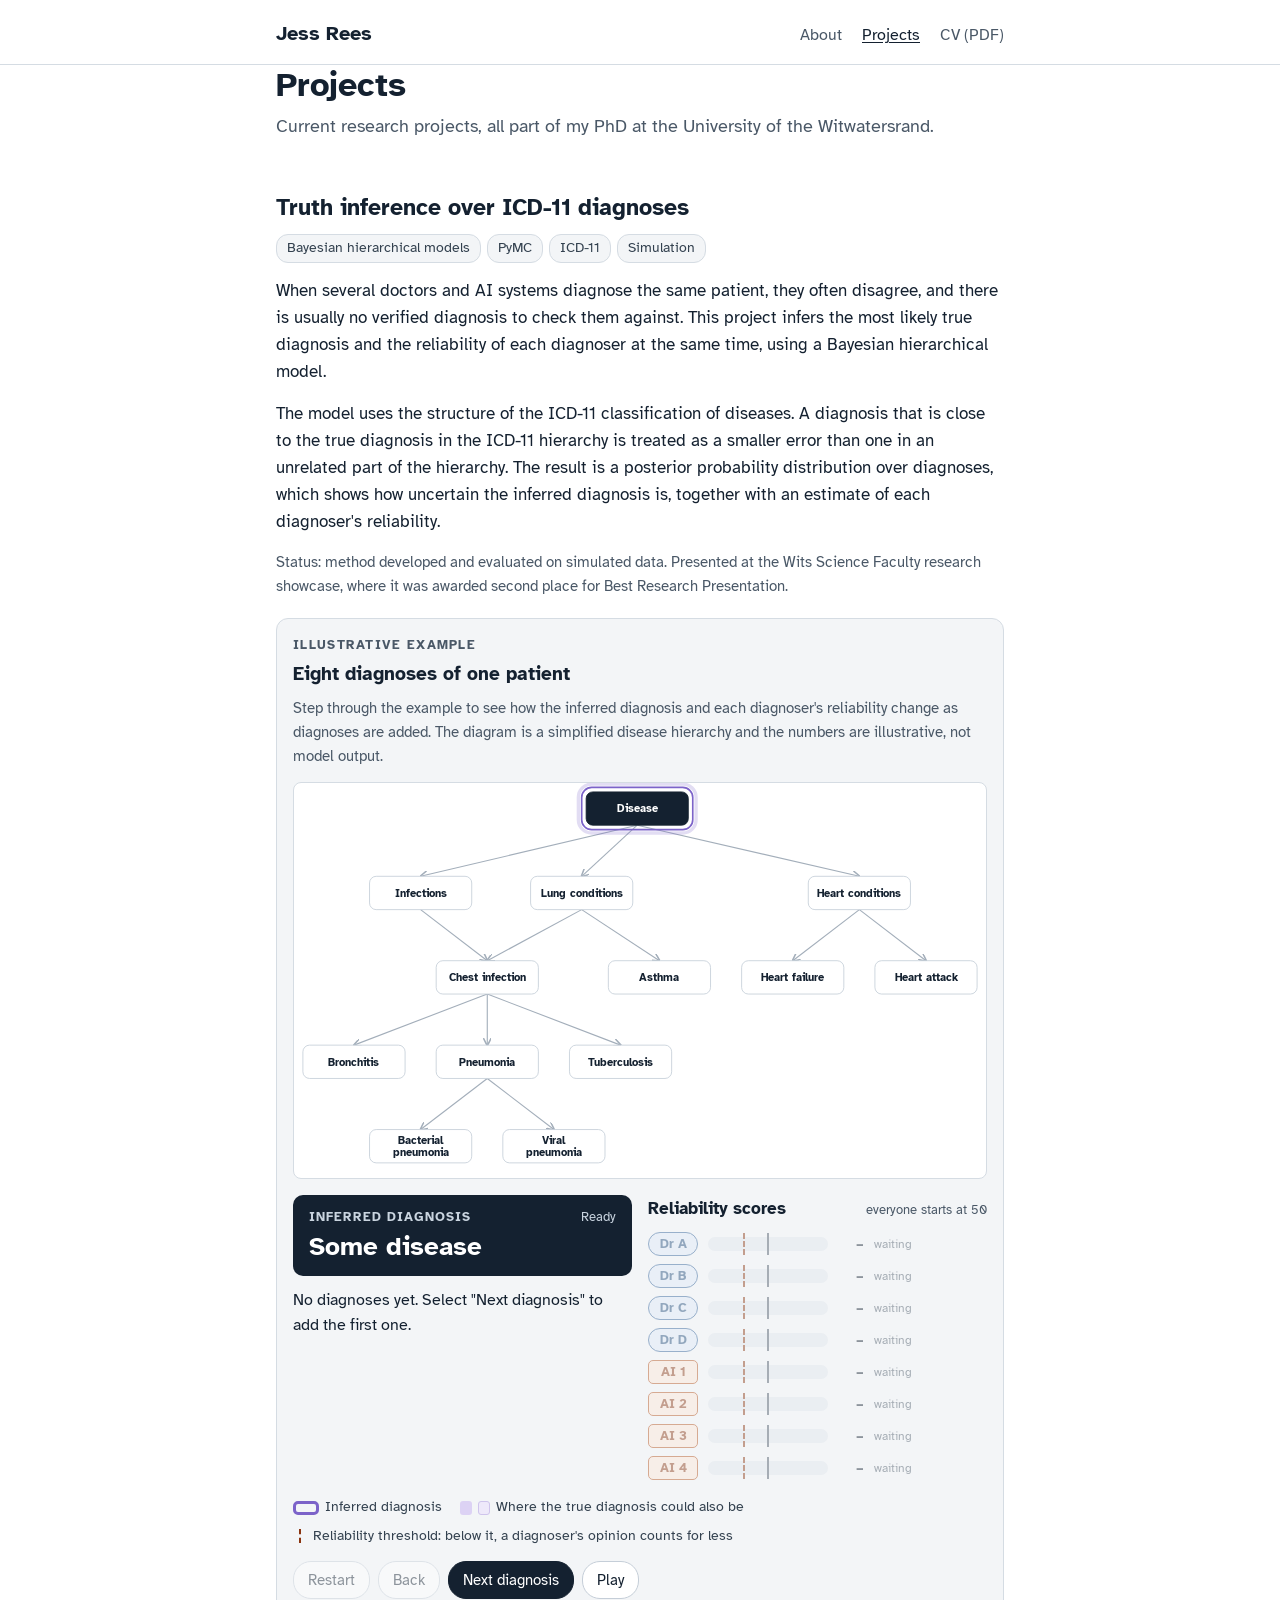
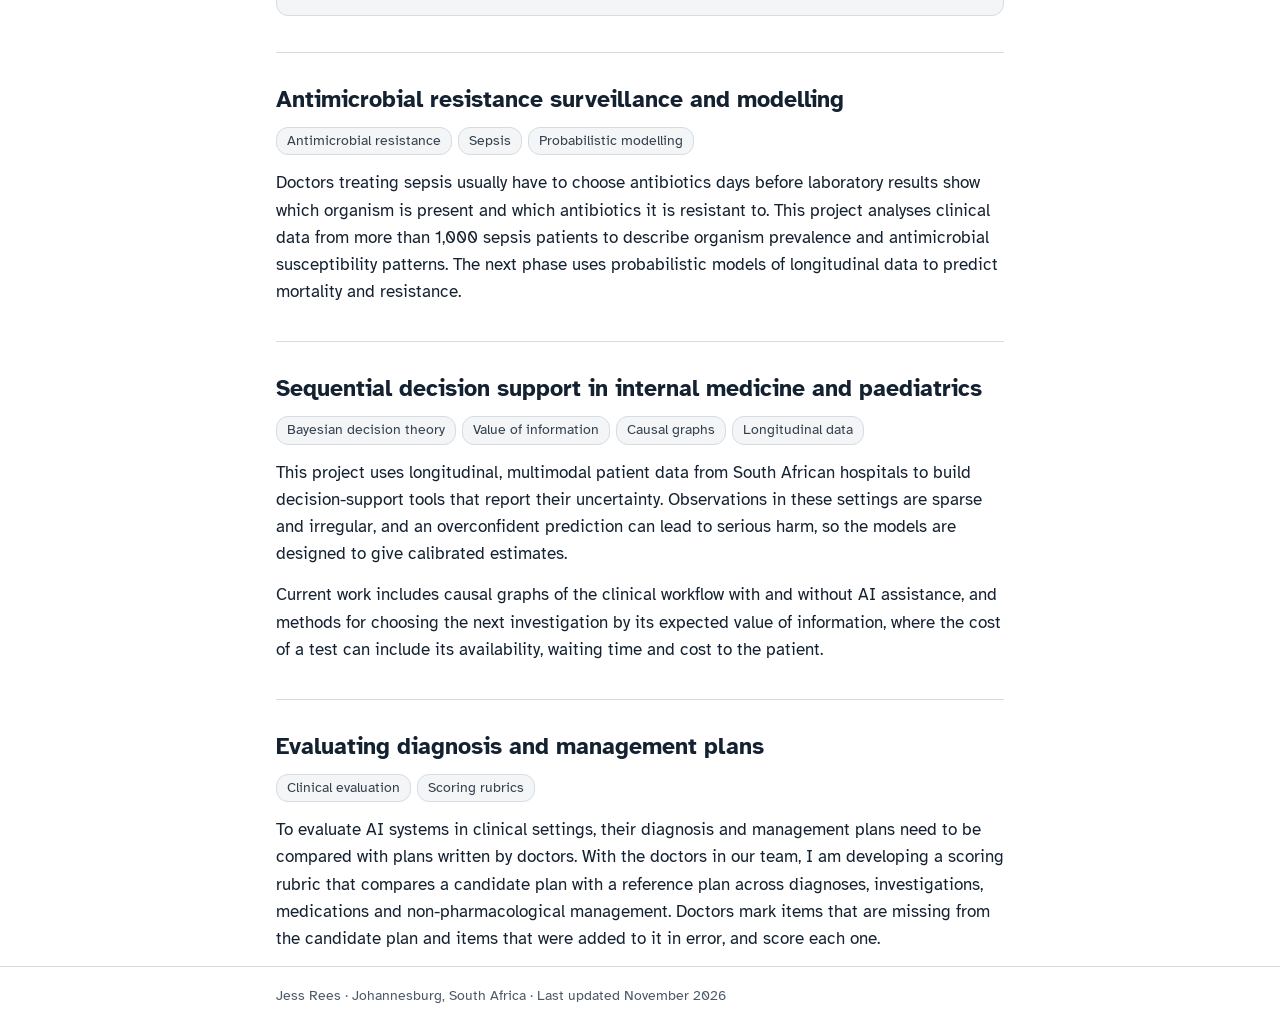
==== projects.html @ a148da03 "add website files" ====
<!doctype html>
<html lang="en">
<head>
<meta charset="utf-8">
<meta name="viewport" content="width=device-width, initial-scale=1">
<title>Projects · Jess Rees</title>
<meta name="description" content="Research projects by Jess Rees: truth inference over ICD-11 diagnoses, antimicrobial resistance, sequential clinical decision support.">
<link rel="preconnect" href="https://fonts.googleapis.com">
<link rel="preconnect" href="https://fonts.gstatic.com" crossorigin>
<link href="https://fonts.googleapis.com/css2?family=Atkinson+Hyperlegible:wght@400;700&display=swap" rel="stylesheet">
<link rel="stylesheet" href="css/style.css">
</head>
<body>

<header class="site-header">
  <div class="wrap">
    <a class="site-name" href="index.html">Jess Rees</a>
    <nav class="site-nav" aria-label="Main">
      <a href="index.html">About</a>
      <a href="projects.html" aria-current="page">Projects</a>
      <a href="cv/Jess-Rees-CV.pdf">CV (PDF)</a>
    </nav>
  </div>
</header>

<main class="wrap">

  <h1>Projects</h1>
  <p class="subtitle">Current research projects, all part of my PhD at the University of the Witwatersrand.</p>

  <section class="project" id="truth-inference">
    <h2>Truth inference over ICD-11 diagnoses</h2>
    <ul class="tags"><li>Bayesian hierarchical models</li><li>PyMC</li><li>ICD-11</li><li>Simulation</li></ul>
    <p>When several doctors and AI systems diagnose the same patient, they often disagree, and there is usually no verified diagnosis to check them against. This project infers the most likely true diagnosis and the reliability of each diagnoser at the same time, using a Bayesian hierarchical model.</p>
    <p>The model uses the structure of the ICD-11 classification of diseases. A diagnosis that is close to the true diagnosis in the ICD-11 hierarchy is treated as a smaller error than one in an unrelated part of the hierarchy. The result is a posterior probability distribution over diagnoses, which shows how uncertain the inferred diagnosis is, together with an estimate of each diagnoser's reliability.</p>
    <p class="status">Status: method developed and evaluated on simulated data. Presented at the Wits Science Faculty research showcase, where it was awarded second place for Best Research Presentation.</p>

    <figure class="demo" id="ti-demo" aria-label="Illustrative example of truth inference">
      <div class="demo-head">ILLUSTRATIVE EXAMPLE</div>
      <div class="demo-title">Eight diagnoses of one patient</div>
      <p class="note" style="margin-top:-6px">Step through the example to see how the inferred diagnosis and each diagnoser's reliability change as diagnoses are added. The diagram is a simplified disease hierarchy and the numbers are illustrative, not model output.</p>
      <div class="demo-body">
        <div class="demo-graph" id="ti-graph"></div>
        <div class="demo-side">
          <div>
            <div class="best">
              <div class="label"><span>INFERRED DIAGNOSIS</span><span id="ti-step">Ready</span></div>
              <div class="value" id="ti-best">Some disease</div>
            </div>
            <p class="caption" id="ti-caption" aria-live="polite"></p>
          </div>
          <div>
            <div class="rel-head"><strong>Reliability scores</strong><span>everyone starts at 50</span></div>
            <div id="ti-rows"></div>
          </div>
        </div>
      </div>
      <div class="legend">
        <span><i class="sw-ring"></i>Inferred diagnosis</span>
        <span><i class="sw-t2"></i><i class="sw-t1"></i>Where the true diagnosis could also be</span>
        <span><i class="sw-thr"></i>Reliability threshold: below it, a diagnoser's opinion counts for less</span>
      </div>
      <div class="controls">
        <button type="button" id="ti-restart">Restart</button>
        <button type="button" id="ti-back">Back</button>
        <button type="button" id="ti-next" class="primary">Next diagnosis</button>
        <button type="button" id="ti-play">Play</button>
      </div>
    </figure>
  </section>

  <section class="project" id="amr">
    <h2>Antimicrobial resistance surveillance and modelling</h2>
    <ul class="tags"><li>Antimicrobial resistance</li><li>Sepsis</li><li>Probabilistic modelling</li></ul>
    <p>Doctors treating sepsis usually have to choose antibiotics days before laboratory results show which organism is present and which antibiotics it is resistant to. This project analyses clinical data from more than 1,000 sepsis patients to describe organism prevalence and antimicrobial susceptibility patterns. The next phase uses probabilistic models of longitudinal data to predict mortality and resistance.</p>
  </section>

  <section class="project" id="decision-support">
    <h2>Sequential decision support in internal medicine and paediatrics</h2>
    <ul class="tags"><li>Bayesian decision theory</li><li>Value of information</li><li>Causal graphs</li><li>Longitudinal data</li></ul>
    <p>This project uses longitudinal, multimodal patient data from South African hospitals to build decision-support tools that report their uncertainty. Observations in these settings are sparse and irregular, and an overconfident prediction can lead to serious harm, so the models are designed to give calibrated estimates.</p>
    <p>Current work includes causal graphs of the clinical workflow with and without AI assistance, and methods for choosing the next investigation by its expected value of information, where the cost of a test can include its availability, waiting time and cost to the patient.</p>
  </section>

  <section class="project" id="plan-evaluation">
    <h2>Evaluating diagnosis and management plans</h2>
    <ul class="tags"><li>Clinical evaluation</li><li>Scoring rubrics</li></ul>
    <p>To evaluate AI systems in clinical settings, their diagnosis and management plans need to be compared with plans written by doctors. With the doctors in our team, I am developing a scoring rubric that compares a candidate plan with a reference plan across diagnoses, investigations, medications and non-pharmacological management. Doctors mark items that are missing from the candidate plan and items that were added to it in error, and score each one.</p>
  </section>

</main>

<footer class="site-footer">
  <div class="wrap">Jess Rees · Johannesburg, South Africa · Last updated November 2026</div>
</footer>

<script src="js/truth-inference-example.js"></script>
</body>
</html>
---- css/style.css ----
:root {
  --ink: #142130;
  --ink-2: #33414F;
  --muted: #4A5867;
  --line: #D5DCE3;
  --bg: #FFFFFF;
  --bg-soft: #F3F5F7;
  --link: #2B5D96;
  --link-hover: #142130;
  --accent: #7C63C9;
  --max: 760px;
}

* { box-sizing: border-box; }

html { -webkit-text-size-adjust: 100%; }

body {
  margin: 0;
  background: var(--bg);
  color: var(--ink);
  font-family: 'Atkinson Hyperlegible', -apple-system, 'Segoe UI', Roboto, Helvetica, Arial, sans-serif;
  font-size: 17px;
  line-height: 1.6;
}

a { color: var(--link); text-underline-offset: 2px; }
a:hover { color: var(--link-hover); }
a:focus-visible, button:focus-visible { outline: 3px solid var(--accent); outline-offset: 2px; }

.wrap { max-width: var(--max); margin: 0 auto; padding: 0 16px; }

/* Header */
.site-header { border-bottom: 1px solid var(--line); }
.site-header .wrap {
  display: flex; flex-wrap: wrap; align-items: baseline; justify-content: space-between;
  gap: 8px 24px; padding-top: 18px; padding-bottom: 14px;
}
.site-name { font-weight: 700; font-size: 20px; color: var(--ink); text-decoration: none; }
.site-nav { display: flex; flex-wrap: wrap; gap: 4px 20px; font-size: 16px; }
.site-nav a { text-decoration: none; color: var(--muted); }
.site-nav a:hover, .site-nav a[aria-current="page"] { color: var(--ink); text-decoration: underline; }

main { padding: 36px 0 56px; }

h1 { font-size: 34px; line-height: 1.2; margin: 0 0 6px; }
h2 { font-size: 23px; line-height: 1.3; margin: 44px 0 12px; padding-top: 4px; }
h3 { font-size: 19px; line-height: 1.35; margin: 28px 0 6px; }
p { margin: 0 0 14px; }

.subtitle { color: var(--muted); margin: 0 0 20px; font-size: 18px; }

/* Intro with photo */
.intro { display: flex; gap: 28px; align-items: flex-start; }
.photo {
  flex-shrink: 0; width: 168px; height: 168px; border-radius: 50%;
  overflow: hidden; background: var(--bg-soft); border: 1px solid var(--line);
  display: flex; align-items: center; justify-content: center;
}
.photo img { width: 100%; height: 100%; object-fit: cover; display: block; }
.photo .initials { font-size: 44px; font-weight: 700; color: var(--muted); }
.intro-text { min-width: 0; }

.links { display: flex; flex-wrap: wrap; gap: 6px 18px; margin: 4px 0 18px; padding: 0; list-style: none; font-size: 16px; }

@media (max-width: 600px) {
  .intro { flex-direction: column; gap: 16px; }
  .photo { width: 128px; height: 128px; }
  h1 { font-size: 28px; }
}

/* Lists */
ol, ul { padding-left: 22px; margin: 0 0 14px; }
li { margin-bottom: 6px; }

.entries { list-style: none; padding: 0; margin: 0; }
.entries li { display: grid; grid-template-columns: 108px 1fr; gap: 4px 16px; margin-bottom: 12px; }
.entries .when { color: var(--muted); font-size: 15px; padding-top: 2px; }
.entries .what strong { font-weight: 700; }
.entries .what span { display: block; color: var(--ink-2); font-size: 16px; }
@media (max-width: 600px) {
  .entries li { grid-template-columns: 1fr; gap: 0; }
}

.note { color: var(--muted); font-size: 15px; }

/* Projects */
.project { border-top: 1px solid var(--line); padding-top: 4px; margin-top: 36px; }
.project:first-of-type { border-top: 0; margin-top: 8px; }
.project h2 { margin-top: 24px; }
.tags { display: flex; flex-wrap: wrap; gap: 6px; margin: 0 0 14px; padding: 0; list-style: none; }
.tags li { margin: 0; font-size: 14px; padding: 2px 10px; border-radius: 12px; background: var(--bg-soft); border: 1px solid var(--line); color: var(--ink-2); }
.status { font-size: 15px; color: var(--muted); }

/* Truth inference example */
.demo { margin: 20px 0 8px; border: 1px solid var(--line); border-radius: 12px; background: var(--bg-soft); padding: 16px; }
.demo-head { font-size: 13px; letter-spacing: 0.1em; font-weight: 700; color: var(--muted); margin-bottom: 4px; }
.demo-title { font-size: 19px; font-weight: 700; margin-bottom: 12px; }
.demo-body { display: grid; grid-template-columns: 1fr; gap: 16px; }
.demo-graph { overflow-x: auto; -webkit-overflow-scrolling: touch; background: #FFFFFF; border: 1px solid var(--line); border-radius: 8px; }
.demo-graph svg { display: block; width: 100%; min-width: 560px; height: auto; }
.demo-graph svg text { font-family: 'Atkinson Hyperlegible', sans-serif; }

.demo-side { display: grid; grid-template-columns: 1fr 1fr; gap: 16px; }
@media (max-width: 640px) { .demo-side { grid-template-columns: 1fr; } }

.best { background: var(--ink); color: #FFFFFF; border-radius: 10px; padding: 12px 16px; }
.best .label { display: flex; justify-content: space-between; font-size: 13px; color: #C9D4DF; letter-spacing: 0.08em; font-weight: 700; }
.best .label span:last-child { letter-spacing: 0; font-weight: 400; }
.best .value { font-size: 26px; font-weight: 700; line-height: 1.3; margin-top: 2px; }
.caption { margin-top: 12px; font-size: 16px; min-height: 5.2em; }

.rel-head { display: flex; justify-content: space-between; align-items: baseline; margin-bottom: 6px; }
.rel-head strong { font-size: 17px; }
.rel-head span { font-size: 13px; color: var(--muted); }
.rel-row { display: flex; align-items: center; gap: 10px; height: 32px; transition: opacity 300ms; }
.badge { width: 50px; height: 24px; flex-shrink: 0; display: inline-flex; align-items: center; justify-content: center; font-size: 13px; font-weight: 700; border: 1.5px solid; }
.badge.doc { background: #DDE9F7; border-color: #2B5D96; color: #1F4A7A; border-radius: 12px; }
.badge.ai { background: #FCE6D6; border-color: #B4501A; color: #8A3510; border-radius: 5px; }
.meter { position: relative; width: 120px; height: 14px; flex-shrink: 0; background: #E1E6EC; border-radius: 7px; }
.meter .fill { position: absolute; top: 0; height: 14px; border-radius: 7px; transition: left 400ms, width 400ms, background 400ms; }
.meter .mid { position: absolute; left: 59px; top: -4px; width: 2px; height: 22px; background: var(--muted); }
.meter .thr { position: absolute; left: 35px; top: -4px; height: 22px; border-left: 2px dashed #8A3510; }
.rel-num { width: 26px; text-align: right; font-weight: 700; font-size: 15px; flex-shrink: 0; }
.flag { font-size: 12px; font-weight: 700; padding: 1px 7px; border: 2px dashed var(--ink); border-radius: 10px; white-space: nowrap; }
.wait { font-size: 12px; color: var(--muted); }

.legend { display: flex; flex-wrap: wrap; gap: 6px 18px; margin-top: 12px; font-size: 14px; color: var(--ink-2); }
.legend span { display: inline-flex; align-items: center; gap: 6px; }
.sw-ring { width: 26px; height: 14px; border: 3px solid var(--accent); border-radius: 5px; }
.sw-t2 { width: 12px; height: 14px; background: #DCD2F4; border-radius: 3px; }
.sw-t1 { width: 12px; height: 14px; background: #EEE9FA; border: 1px solid #CFC4EC; border-radius: 3px; }
.sw-thr { height: 14px; border-left: 2px dashed #8A3510; margin: 0 6px; }

.controls { display: flex; flex-wrap: wrap; gap: 8px; margin-top: 14px; }
.controls button {
  font: inherit; font-size: 15px; padding: 6px 14px; border-radius: 18px;
  border: 1.5px solid #C5CED8; background: #FFFFFF; color: var(--ink); cursor: pointer;
}
.controls button:hover { border-color: var(--ink); }
.controls button[disabled] { opacity: 0.45; cursor: default; }
.controls button.primary { background: var(--ink); color: #FFFFFF; border-color: var(--ink); }

/* Footer */
.site-footer { border-top: 1px solid var(--line); color: var(--muted); font-size: 14px; }
.site-footer .wrap { padding-top: 18px; padding-bottom: 28px; }
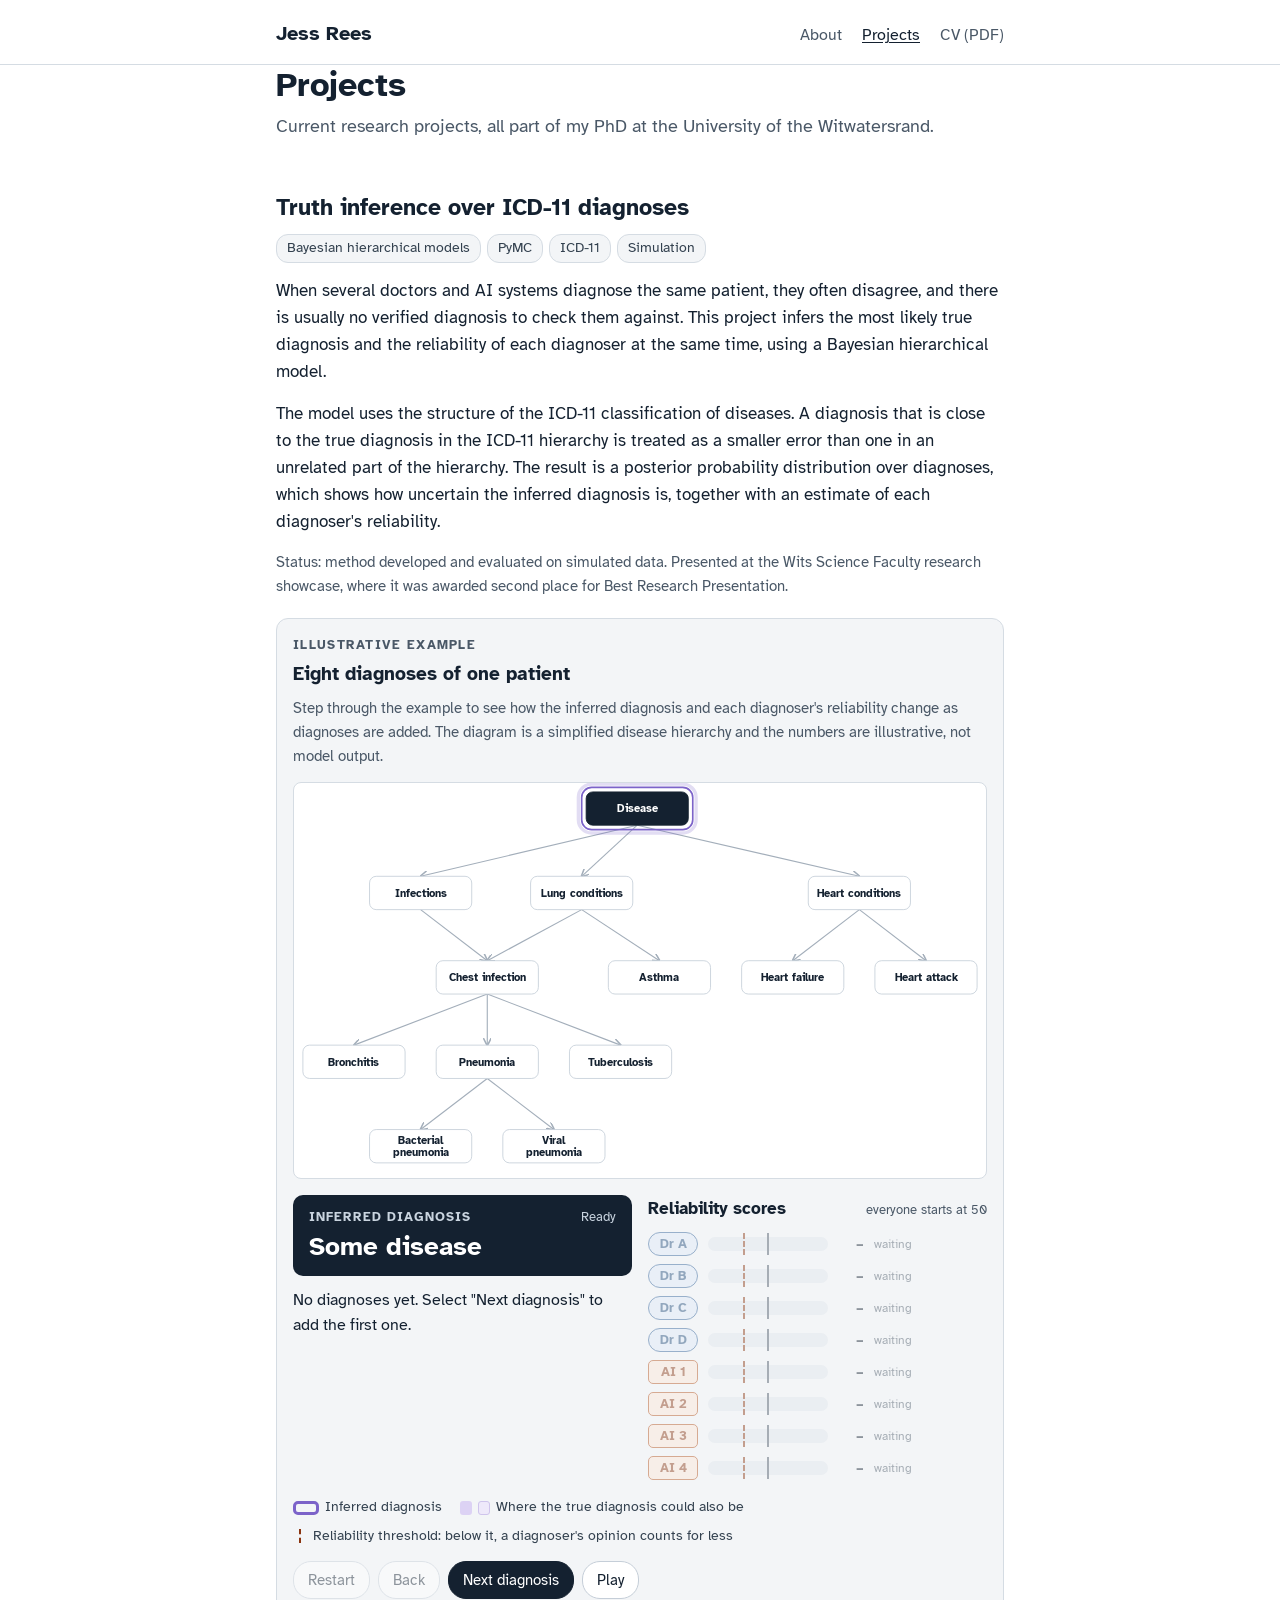
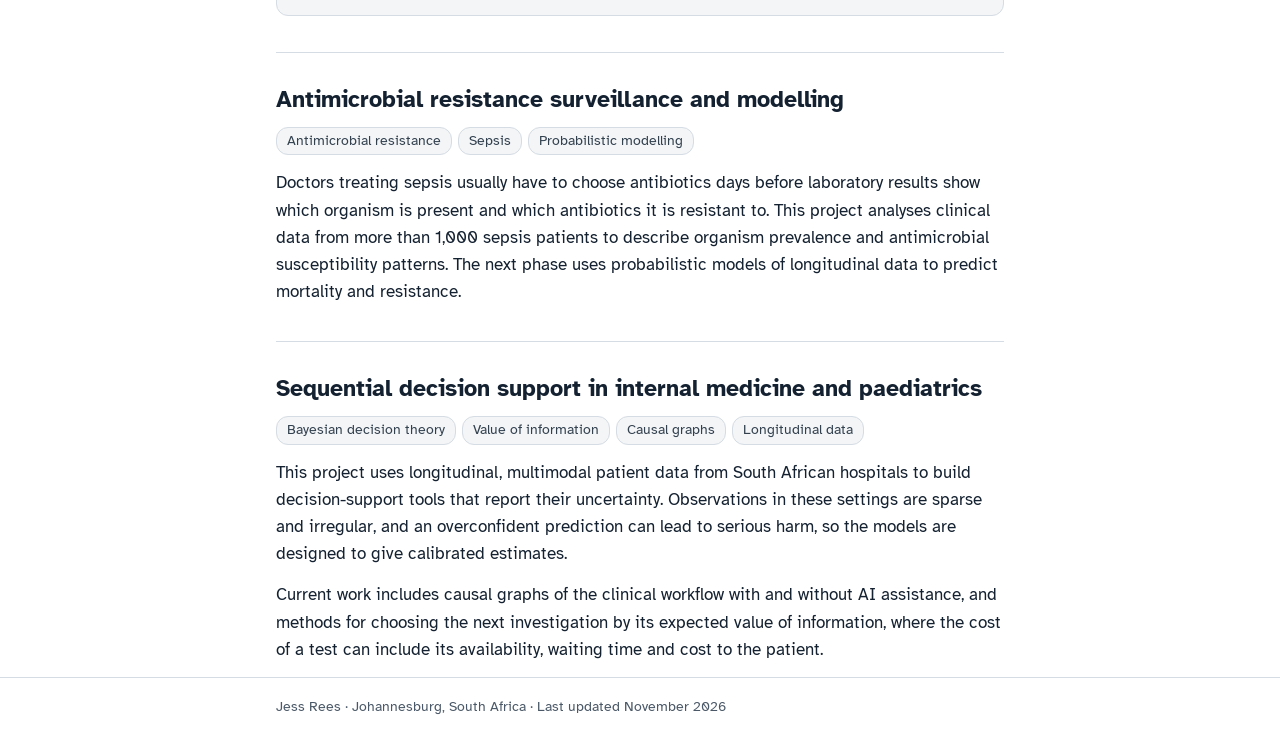
==== commit e7a43350: "remove M&E" ====
--- a/projects.html
+++ b/projects.html
@@ -82,11 +82,13 @@
     <p>Current work includes causal graphs of the clinical workflow with and without AI assistance, and methods for choosing the next investigation by its expected value of information, where the cost of a test can include its availability, waiting time and cost to the patient.</p>
   </section>
 
+  <!--
   <section class="project" id="plan-evaluation">
     <h2>Evaluating diagnosis and management plans</h2>
     <ul class="tags"><li>Clinical evaluation</li><li>Scoring rubrics</li></ul>
     <p>To evaluate AI systems in clinical settings, their diagnosis and management plans need to be compared with plans written by doctors. With the doctors in our team, I am developing a scoring rubric that compares a candidate plan with a reference plan across diagnoses, investigations, medications and non-pharmacological management. Doctors mark items that are missing from the candidate plan and items that were added to it in error, and score each one.</p>
   </section>
+  -->
 
 </main>
 
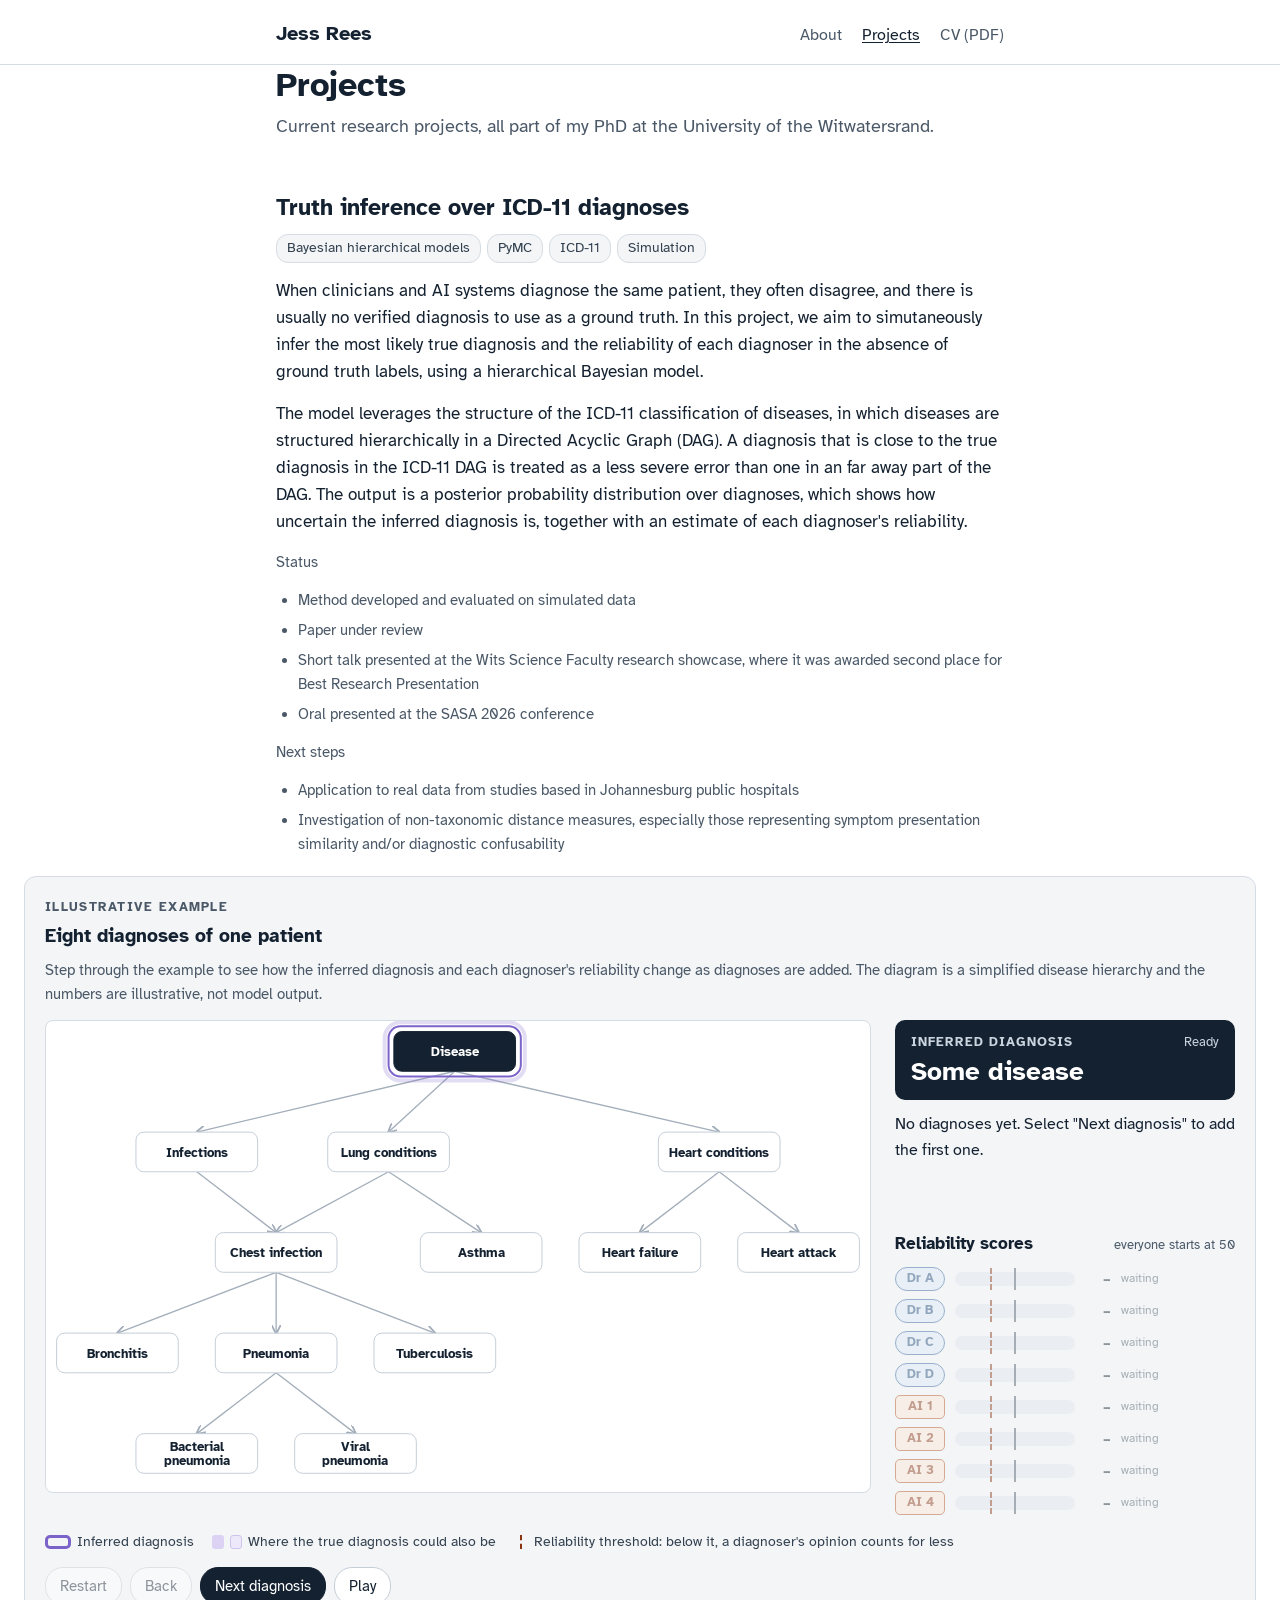
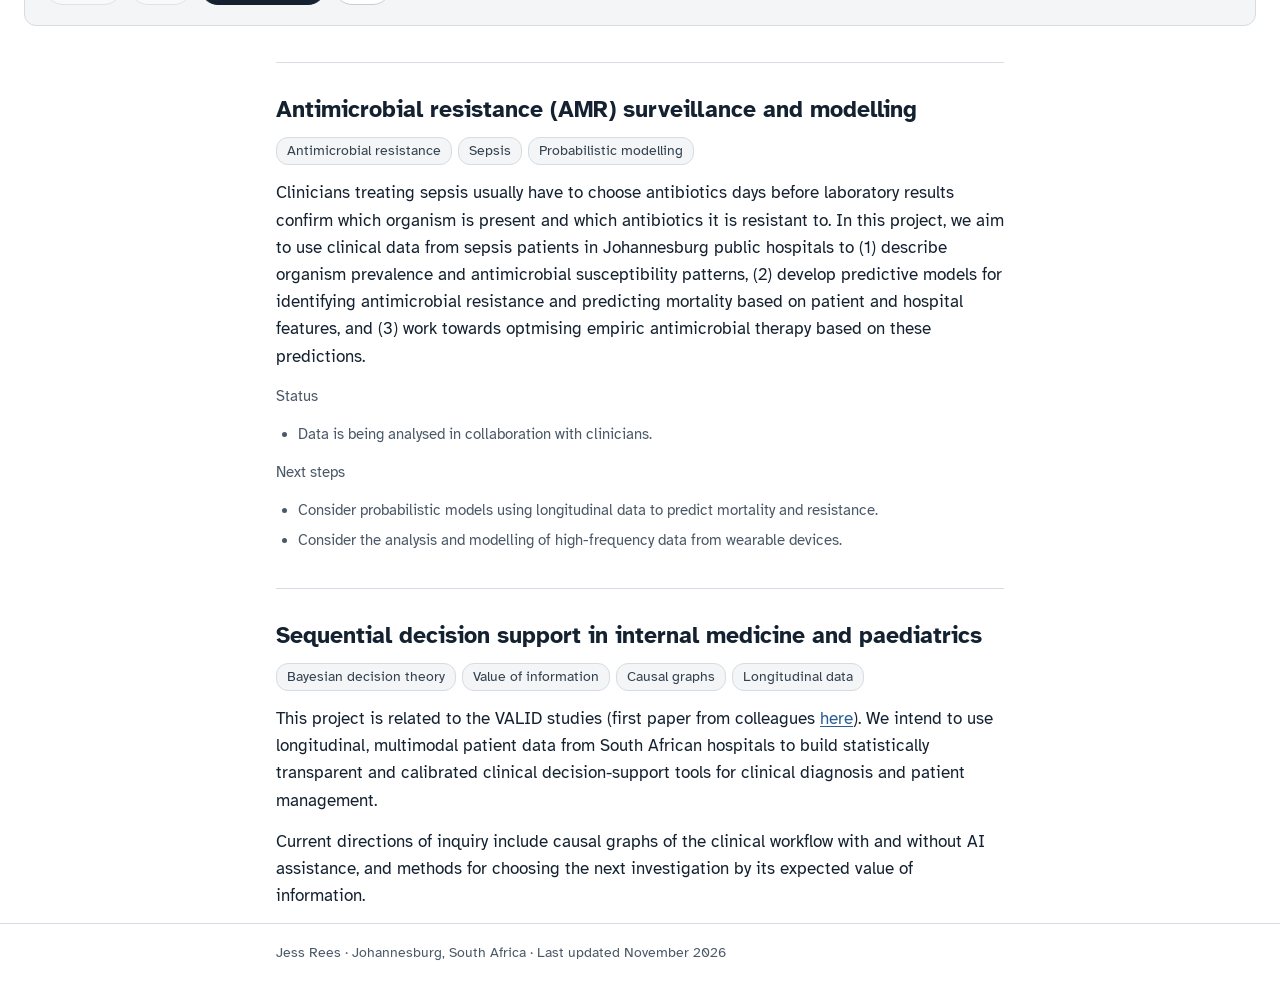
==== commit b7bf611d: "update projects" ====
--- a/projects.html
+++ b/projects.html
@@ -31,9 +31,22 @@
   <section class="project" id="truth-inference">
     <h2>Truth inference over ICD-11 diagnoses</h2>
     <ul class="tags"><li>Bayesian hierarchical models</li><li>PyMC</li><li>ICD-11</li><li>Simulation</li></ul>
-    <p>When several doctors and AI systems diagnose the same patient, they often disagree, and there is usually no verified diagnosis to check them against. This project infers the most likely true diagnosis and the reliability of each diagnoser at the same time, using a Bayesian hierarchical model.</p>
-    <p>The model uses the structure of the ICD-11 classification of diseases. A diagnosis that is close to the true diagnosis in the ICD-11 hierarchy is treated as a smaller error than one in an unrelated part of the hierarchy. The result is a posterior probability distribution over diagnoses, which shows how uncertain the inferred diagnosis is, together with an estimate of each diagnoser's reliability.</p>
-    <p class="status">Status: method developed and evaluated on simulated data. Presented at the Wits Science Faculty research showcase, where it was awarded second place for Best Research Presentation.</p>
+    <p>When clinicians and AI systems diagnose the same patient, they often disagree, and there is usually no verified diagnosis to use as a ground truth. In this project, we aim to simutaneously infer the most likely true diagnosis and the reliability of each diagnoser in the absence of ground truth labels, using a hierarchical Bayesian model.</p>
+    <p>The model leverages the structure of the ICD-11 classification of diseases, in which diseases are structured hierarchically in a Directed Acyclic Graph (DAG). A diagnosis that is close to the true diagnosis in the ICD-11 DAG is treated as a less severe error than one in an far away part of the DAG. The output is a posterior probability distribution over diagnoses, which shows how uncertain the inferred diagnosis is, together with an estimate of each diagnoser's reliability.</p>
+    <div class="status">
+      <p class="status-head">Status</p>
+      <ul>
+        <li>Method developed and evaluated on simulated data</li>
+        <li>Paper under review</li>
+        <li>Short talk presented at the Wits Science Faculty research showcase, where it was awarded second place for Best Research Presentation</li>
+        <li>Oral presented at the SASA 2026 conference</li>
+      </ul>
+      <p class="status-head">Next steps</p>
+      <ul>
+        <li>Application to real data from studies based in Johannesburg public hospitals</li>
+        <li>Investigation of non-taxonomic distance measures, especially those representing symptom presentation similarity and/or diagnostic confusability</li>
+      </ul>
+    </div>
 
     <figure class="demo" id="ti-demo" aria-label="Illustrative example of truth inference">
       <div class="demo-head">ILLUSTRATIVE EXAMPLE</div>
@@ -70,16 +83,29 @@
   </section>
 
   <section class="project" id="amr">
-    <h2>Antimicrobial resistance surveillance and modelling</h2>
+    <h2>Antimicrobial resistance (AMR) surveillance and modelling</h2>
     <ul class="tags"><li>Antimicrobial resistance</li><li>Sepsis</li><li>Probabilistic modelling</li></ul>
-    <p>Doctors treating sepsis usually have to choose antibiotics days before laboratory results show which organism is present and which antibiotics it is resistant to. This project analyses clinical data from more than 1,000 sepsis patients to describe organism prevalence and antimicrobial susceptibility patterns. The next phase uses probabilistic models of longitudinal data to predict mortality and resistance.</p>
+    <p>Clinicians treating sepsis usually have to choose antibiotics days before laboratory results confirm which organism is present and which antibiotics it is resistant to. In this project, we aim to use clinical data from sepsis patients in Johannesburg public hospitals to (1) describe organism prevalence and antimicrobial susceptibility patterns, (2) develop predictive models for identifying antimicrobial resistance and predicting mortality based on patient and hospital features, and (3) work towards optmising empiric antimicrobial therapy based on these predictions.</p>
+    <div class="status">
+      <p class="status-head">Status</p>
+      <ul>
+        <li>Data is being analysed in collaboration with clinicians.</li>
+      </ul>
+      <p class="status-head">Next steps</p>
+      <ul>
+        <li>Consider probabilistic models using longitudinal data to predict mortality and resistance.</li>
+        <li>Consider the analysis and modelling of high-frequency data from wearable devices.</li>
+      </ul>
+    </div>
+
+
   </section>
 
   <section class="project" id="decision-support">
     <h2>Sequential decision support in internal medicine and paediatrics</h2>
     <ul class="tags"><li>Bayesian decision theory</li><li>Value of information</li><li>Causal graphs</li><li>Longitudinal data</li></ul>
-    <p>This project uses longitudinal, multimodal patient data from South African hospitals to build decision-support tools that report their uncertainty. Observations in these settings are sparse and irregular, and an overconfident prediction can lead to serious harm, so the models are designed to give calibrated estimates.</p>
-    <p>Current work includes causal graphs of the clinical workflow with and without AI assistance, and methods for choosing the next investigation by its expected value of information, where the cost of a test can include its availability, waiting time and cost to the patient.</p>
+    <p>This project is related to the VALID studies (first paper from colleagues <a href="https://arxiv.org/pdf/2604.16980">here</a>). We intend to use longitudinal, multimodal patient data from South African hospitals to build statistically transparent and calibrated clinical decision-support tools for clinical diagnosis and patient management. </p>
+    <p>Current directions of inquiry include causal graphs of the clinical workflow with and without AI assistance, and methods for choosing the next investigation by its expected value of information.</p>
   </section>
 
   <!--
--- a/css/style.css
+++ b/css/style.css
@@ -62,6 +62,9 @@
 .intro-text { min-width: 0; }
 
 .links { display: flex; flex-wrap: wrap; gap: 6px 18px; margin: 4px 0 18px; padding: 0; list-style: none; font-size: 16px; }
+.section-nav { margin-top: 20px; padding: 10px 0; border-top: 1px solid var(--line); border-bottom: 1px solid var(--line); }
+.section-nav .links { margin: 0; }
+.section-nav li { margin: 0; }
 
 @media (max-width: 600px) {
   .intro { flex-direction: column; gap: 16px; }
@@ -104,6 +107,19 @@
 .demo-side { display: grid; grid-template-columns: 1fr 1fr; gap: 16px; }
 @media (max-width: 640px) { .demo-side { grid-template-columns: 1fr; } }
 
+/* On wide screens, the example breaks out of the text column so the
+   diagram and the side panel can sit next to each other. */
+@media (min-width: 1200px) {
+  .demo {
+    --demo-w: min(1240px, calc(100vw - 48px));
+    margin-left: calc((100% - var(--demo-w)) / 2);
+    margin-right: calc((100% - var(--demo-w)) / 2);
+    padding: 20px;
+  }
+  .demo-body { grid-template-columns: minmax(0, 1fr) 340px; gap: 24px; align-items: start; }
+  .demo-side { grid-template-columns: 1fr; gap: 20px; }
+}
+
 .best { background: var(--ink); color: #FFFFFF; border-radius: 10px; padding: 12px 16px; }
 .best .label { display: flex; justify-content: space-between; font-size: 13px; color: #C9D4DF; letter-spacing: 0.08em; font-weight: 700; }
 .best .label span:last-child { letter-spacing: 0; font-weight: 400; }
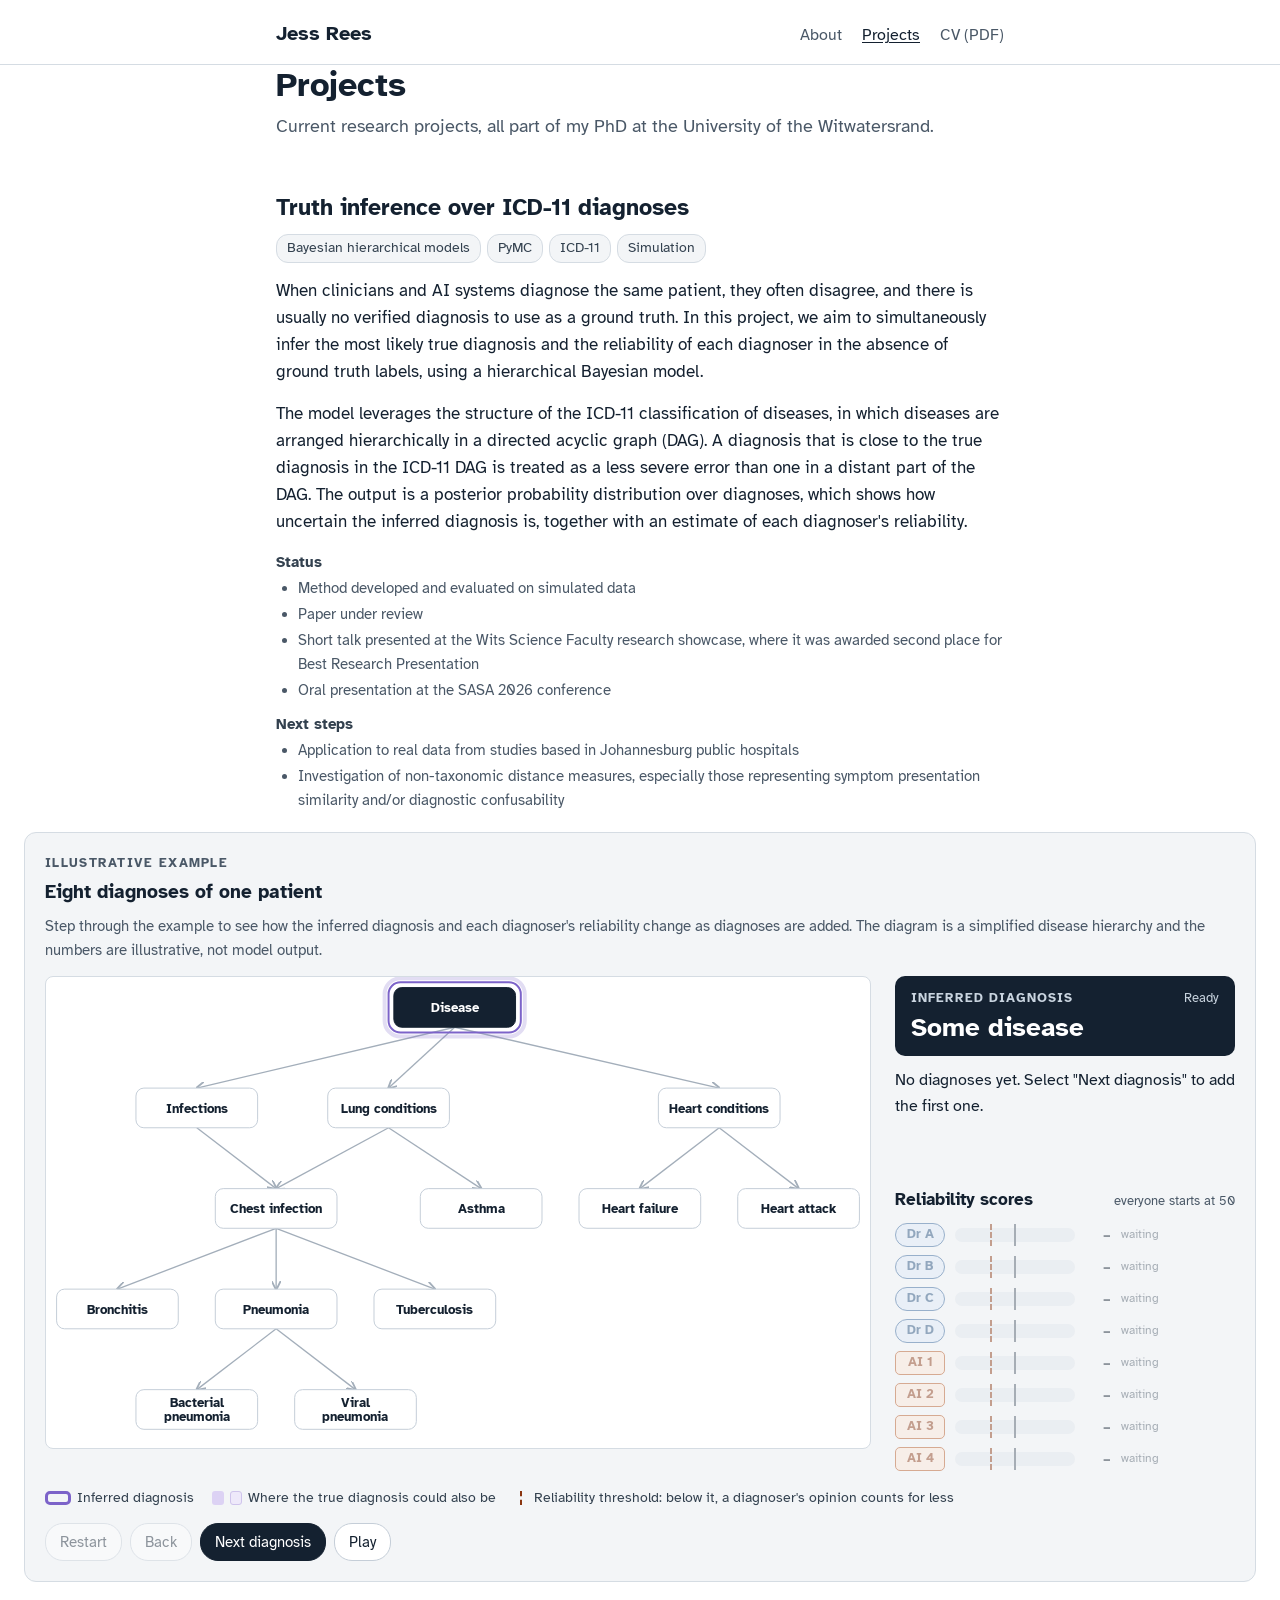
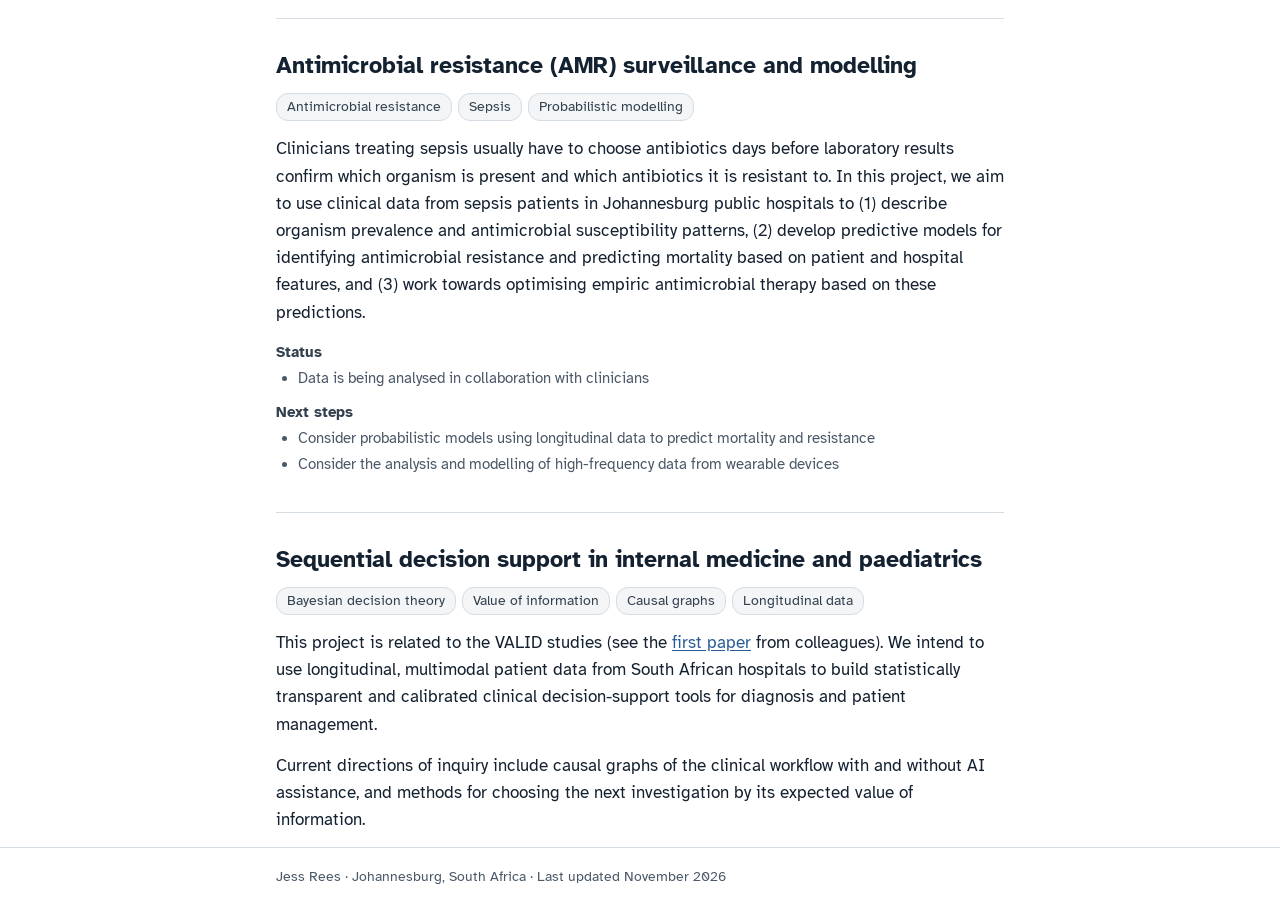
==== commit fb4f49ff: "proof reading fixes" ====
--- a/projects.html
+++ b/projects.html
@@ -31,15 +31,15 @@
   <section class="project" id="truth-inference">
     <h2>Truth inference over ICD-11 diagnoses</h2>
     <ul class="tags"><li>Bayesian hierarchical models</li><li>PyMC</li><li>ICD-11</li><li>Simulation</li></ul>
-    <p>When clinicians and AI systems diagnose the same patient, they often disagree, and there is usually no verified diagnosis to use as a ground truth. In this project, we aim to simutaneously infer the most likely true diagnosis and the reliability of each diagnoser in the absence of ground truth labels, using a hierarchical Bayesian model.</p>
-    <p>The model leverages the structure of the ICD-11 classification of diseases, in which diseases are structured hierarchically in a Directed Acyclic Graph (DAG). A diagnosis that is close to the true diagnosis in the ICD-11 DAG is treated as a less severe error than one in an far away part of the DAG. The output is a posterior probability distribution over diagnoses, which shows how uncertain the inferred diagnosis is, together with an estimate of each diagnoser's reliability.</p>
+    <p>When clinicians and AI systems diagnose the same patient, they often disagree, and there is usually no verified diagnosis to use as a ground truth. In this project, we aim to simultaneously infer the most likely true diagnosis and the reliability of each diagnoser in the absence of ground truth labels, using a hierarchical Bayesian model.</p>
+    <p>The model leverages the structure of the ICD-11 classification of diseases, in which diseases are arranged hierarchically in a directed acyclic graph (DAG). A diagnosis that is close to the true diagnosis in the ICD-11 DAG is treated as a less severe error than one in a distant part of the DAG. The output is a posterior probability distribution over diagnoses, which shows how uncertain the inferred diagnosis is, together with an estimate of each diagnoser's reliability.</p>
     <div class="status">
       <p class="status-head">Status</p>
       <ul>
         <li>Method developed and evaluated on simulated data</li>
         <li>Paper under review</li>
         <li>Short talk presented at the Wits Science Faculty research showcase, where it was awarded second place for Best Research Presentation</li>
-        <li>Oral presented at the SASA 2026 conference</li>
+        <li>Oral presentation at the SASA 2026 conference</li>
       </ul>
       <p class="status-head">Next steps</p>
       <ul>
@@ -85,16 +85,16 @@
   <section class="project" id="amr">
     <h2>Antimicrobial resistance (AMR) surveillance and modelling</h2>
     <ul class="tags"><li>Antimicrobial resistance</li><li>Sepsis</li><li>Probabilistic modelling</li></ul>
-    <p>Clinicians treating sepsis usually have to choose antibiotics days before laboratory results confirm which organism is present and which antibiotics it is resistant to. In this project, we aim to use clinical data from sepsis patients in Johannesburg public hospitals to (1) describe organism prevalence and antimicrobial susceptibility patterns, (2) develop predictive models for identifying antimicrobial resistance and predicting mortality based on patient and hospital features, and (3) work towards optmising empiric antimicrobial therapy based on these predictions.</p>
+    <p>Clinicians treating sepsis usually have to choose antibiotics days before laboratory results confirm which organism is present and which antibiotics it is resistant to. In this project, we aim to use clinical data from sepsis patients in Johannesburg public hospitals to (1) describe organism prevalence and antimicrobial susceptibility patterns, (2) develop predictive models for identifying antimicrobial resistance and predicting mortality based on patient and hospital features, and (3) work towards optimising empiric antimicrobial therapy based on these predictions.</p>
     <div class="status">
       <p class="status-head">Status</p>
       <ul>
-        <li>Data is being analysed in collaboration with clinicians.</li>
+        <li>Data is being analysed in collaboration with clinicians</li>
       </ul>
       <p class="status-head">Next steps</p>
       <ul>
-        <li>Consider probabilistic models using longitudinal data to predict mortality and resistance.</li>
-        <li>Consider the analysis and modelling of high-frequency data from wearable devices.</li>
+        <li>Consider probabilistic models using longitudinal data to predict mortality and resistance</li>
+        <li>Consider the analysis and modelling of high-frequency data from wearable devices</li>
       </ul>
     </div>
 
@@ -104,7 +104,7 @@
   <section class="project" id="decision-support">
     <h2>Sequential decision support in internal medicine and paediatrics</h2>
     <ul class="tags"><li>Bayesian decision theory</li><li>Value of information</li><li>Causal graphs</li><li>Longitudinal data</li></ul>
-    <p>This project is related to the VALID studies (first paper from colleagues <a href="https://arxiv.org/pdf/2604.16980">here</a>). We intend to use longitudinal, multimodal patient data from South African hospitals to build statistically transparent and calibrated clinical decision-support tools for clinical diagnosis and patient management. </p>
+    <p>This project is related to the VALID studies (see the <a href="https://arxiv.org/pdf/2604.16980">first paper</a> from colleagues). We intend to use longitudinal, multimodal patient data from South African hospitals to build statistically transparent and calibrated clinical decision-support tools for diagnosis and patient management.</p>
     <p>Current directions of inquiry include causal graphs of the clinical workflow with and without AI assistance, and methods for choosing the next investigation by its expected value of information.</p>
   </section>
 
--- a/css/style.css
+++ b/css/style.css
@@ -94,6 +94,9 @@
 .tags { display: flex; flex-wrap: wrap; gap: 6px; margin: 0 0 14px; padding: 0; list-style: none; }
 .tags li { margin: 0; font-size: 14px; padding: 2px 10px; border-radius: 12px; background: var(--bg-soft); border: 1px solid var(--line); color: var(--ink-2); }
 .status { font-size: 15px; color: var(--muted); }
+.status .status-head { font-weight: 700; color: var(--ink-2); margin: 0 0 2px; }
+.status ul { margin: 0 0 10px; }
+.status li { margin-bottom: 2px; }
 
 /* Truth inference example */
 .demo { margin: 20px 0 8px; border: 1px solid var(--line); border-radius: 12px; background: var(--bg-soft); padding: 16px; }
